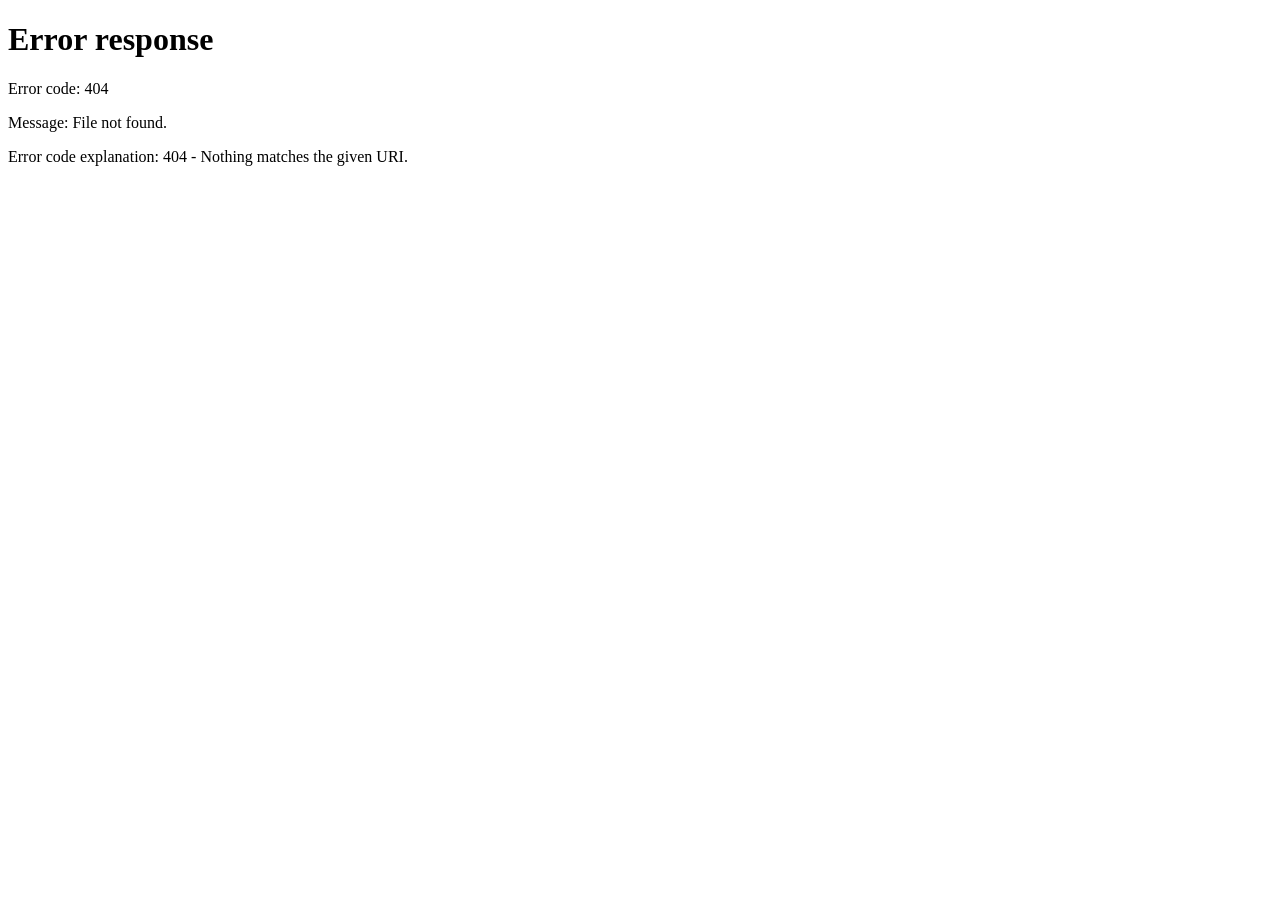
==== index.html @ 739277d0 "Made a redirect to main website" ====
<!DOCTYPE html>
<html lang="en">
<head>
    <meta charset="UTF-8">
    <meta name="viewport" content="width=device-width, initial-scale=1.0">
    <title>Document</title>
    <meta http-equiv="refresh" content="0;url=food-festival-2016/index.html">

</head>
<body>
    
</body>
</html>
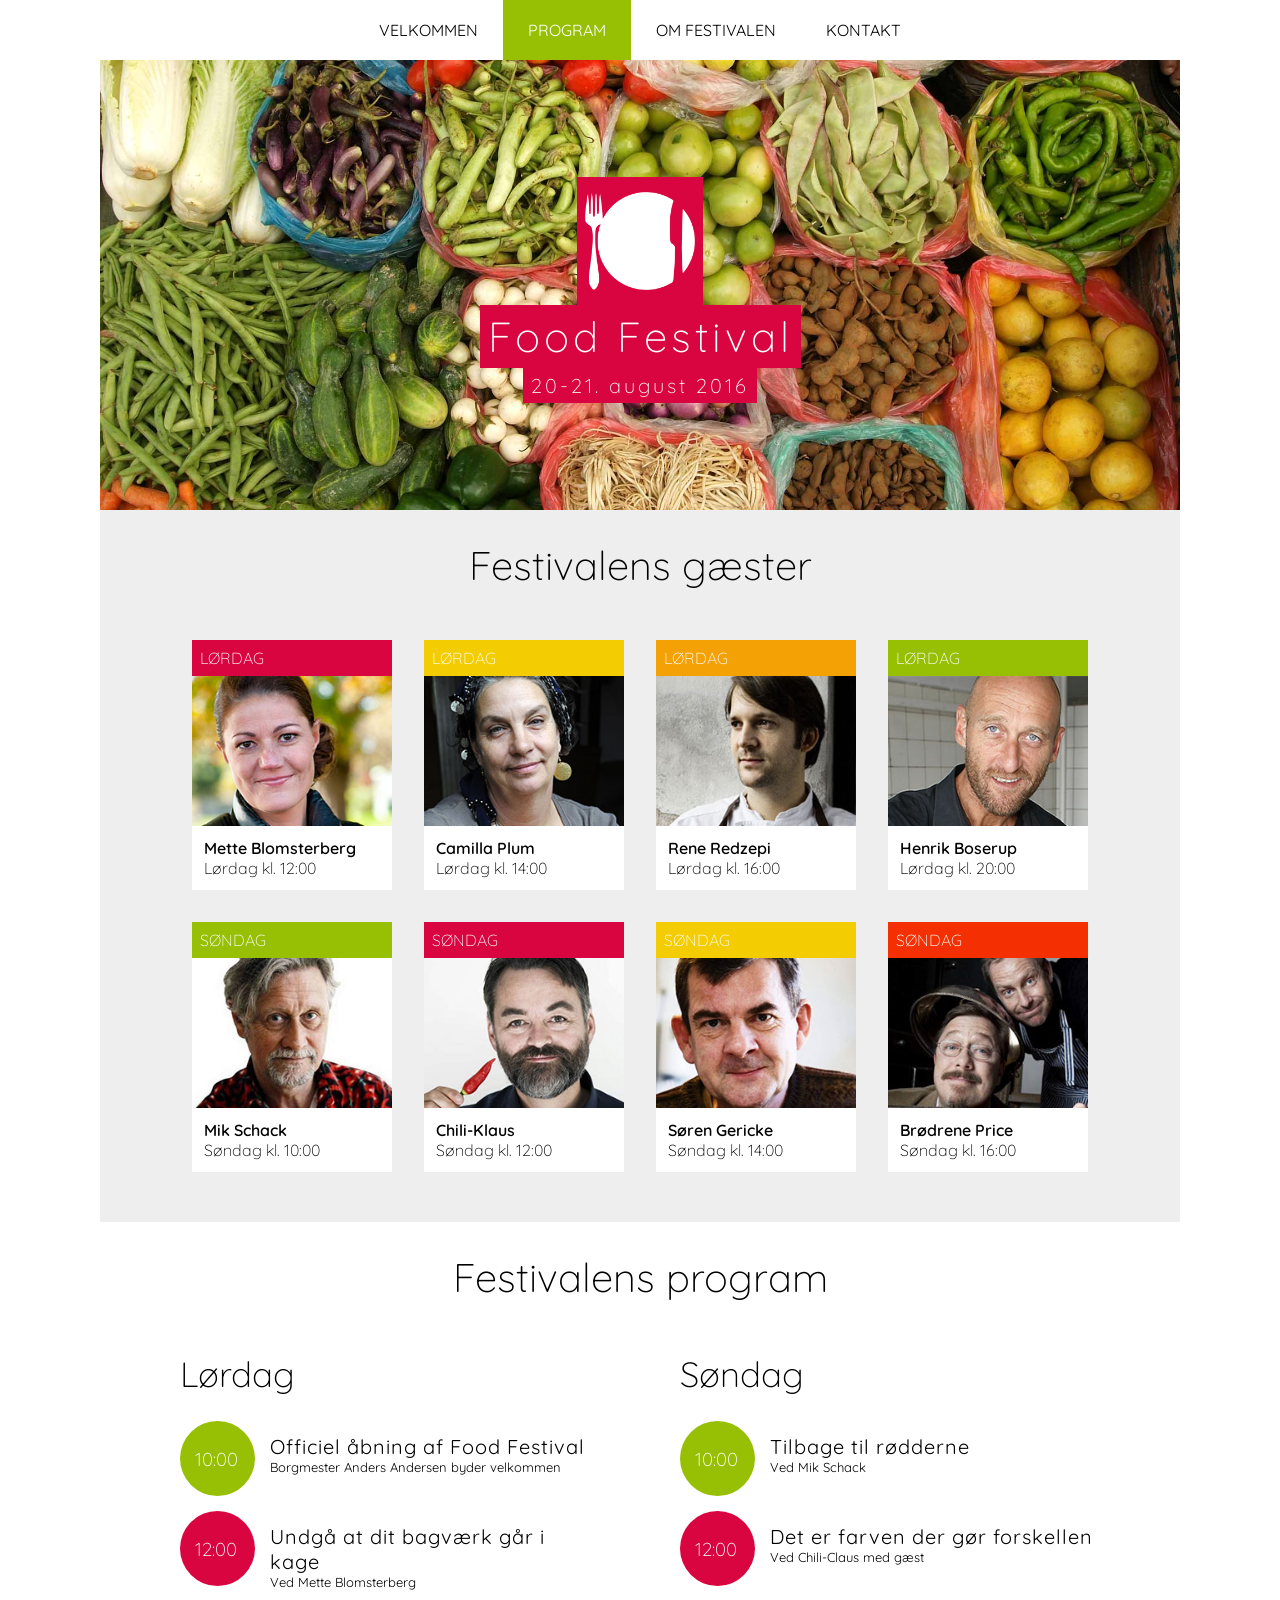
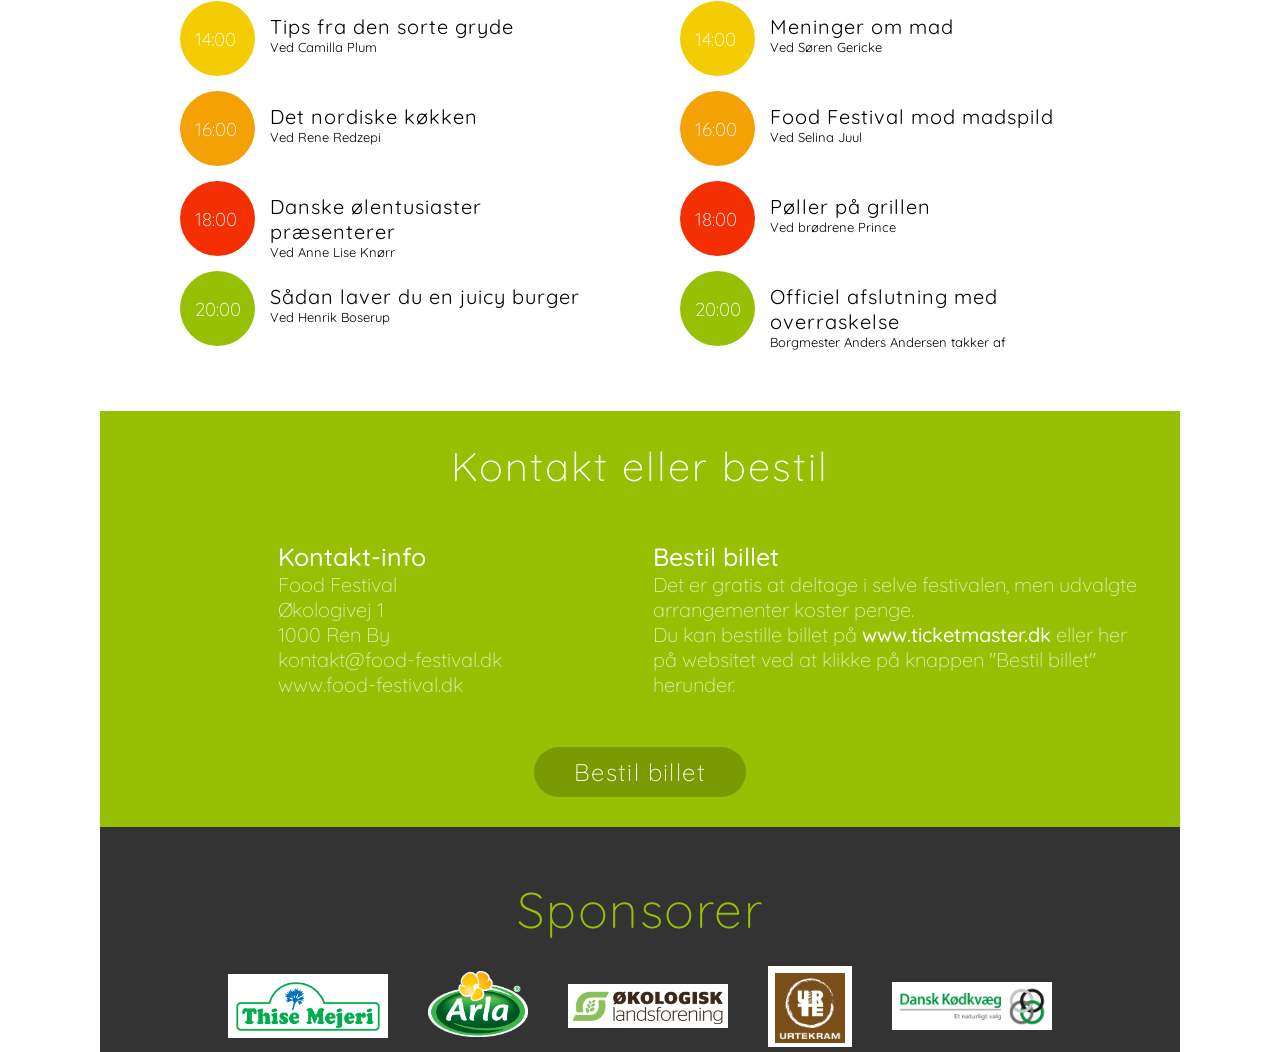
==== commit 31965877: "Fixed redirect" ====
--- a/index.html
+++ b/index.html
@@ -4,7 +4,7 @@
     <meta charset="UTF-8">
     <meta name="viewport" content="width=device-width, initial-scale=1.0">
     <title>Document</title>
-    <meta http-equiv="refresh" content="0;url=food-festival-2016/index.html">
+    <meta http-equiv="refresh" content="0;url=food-festival-2016/">
 
 </head>
 <body>
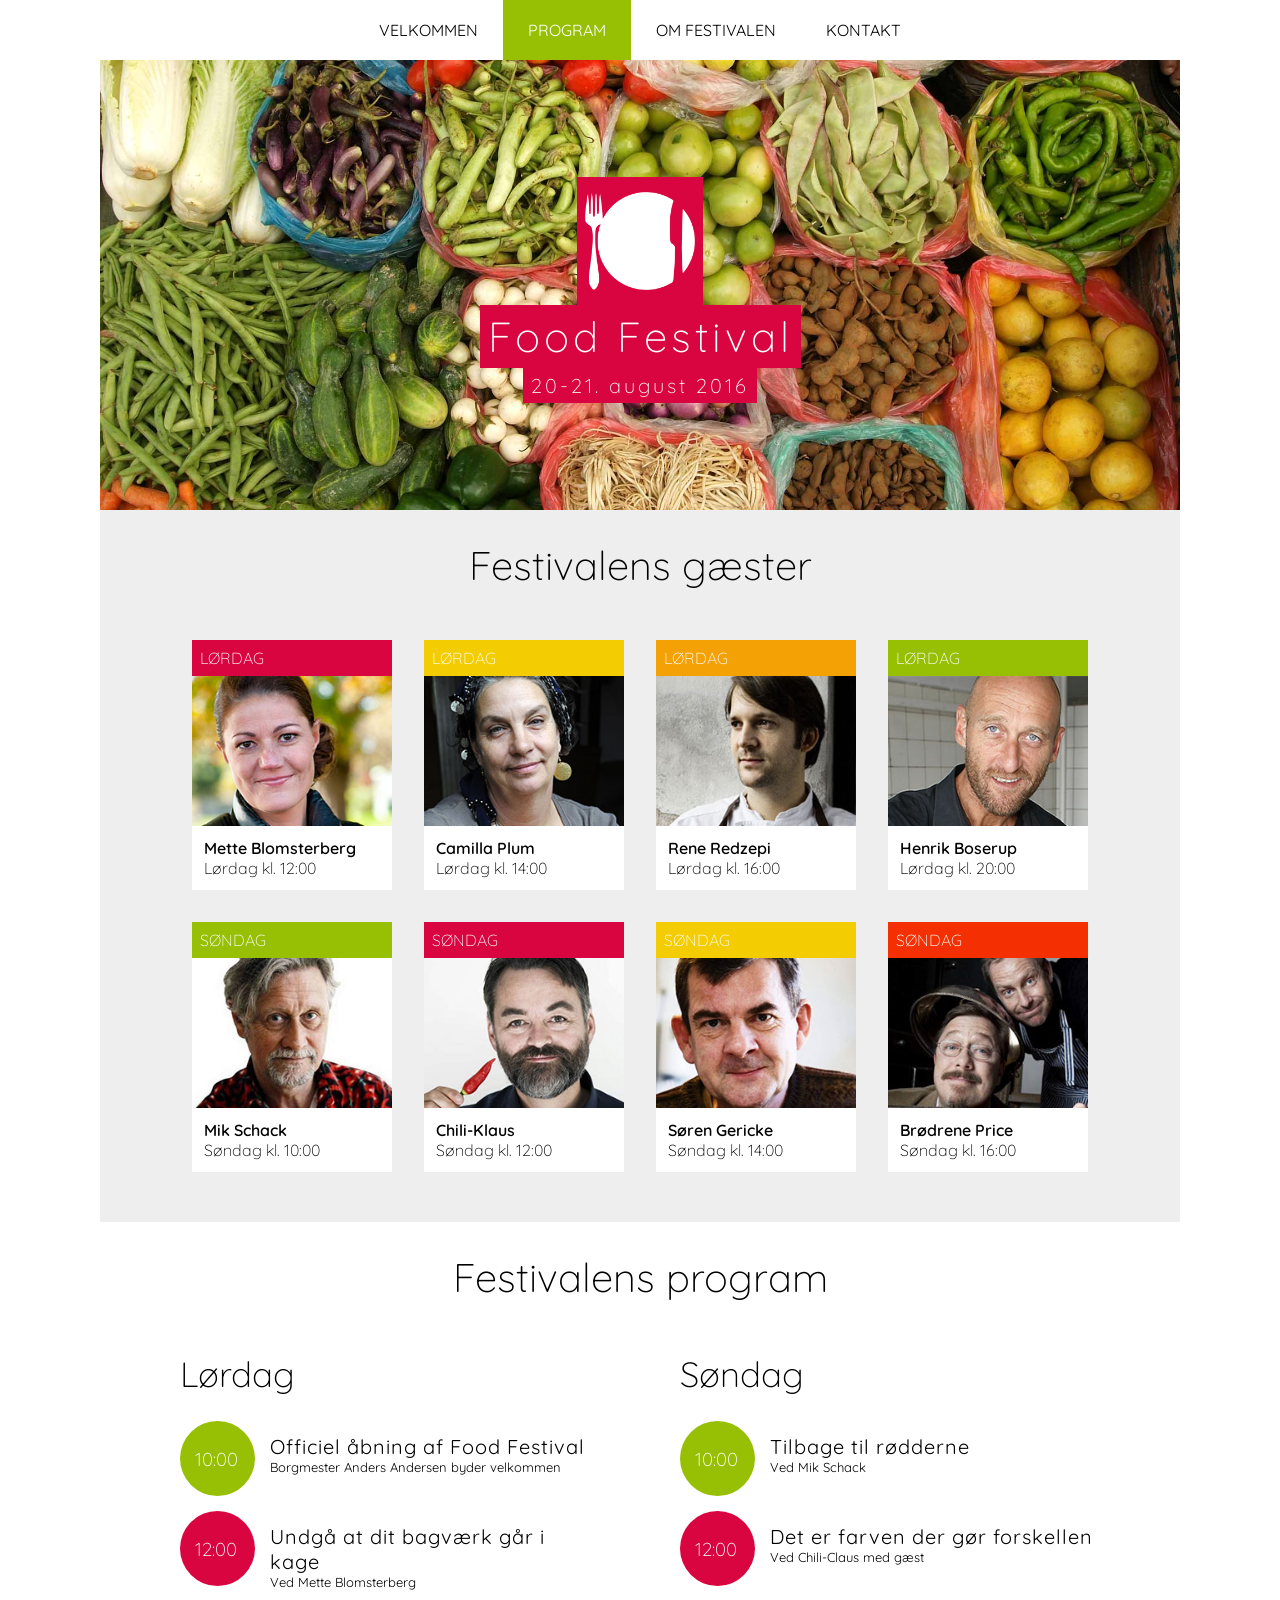
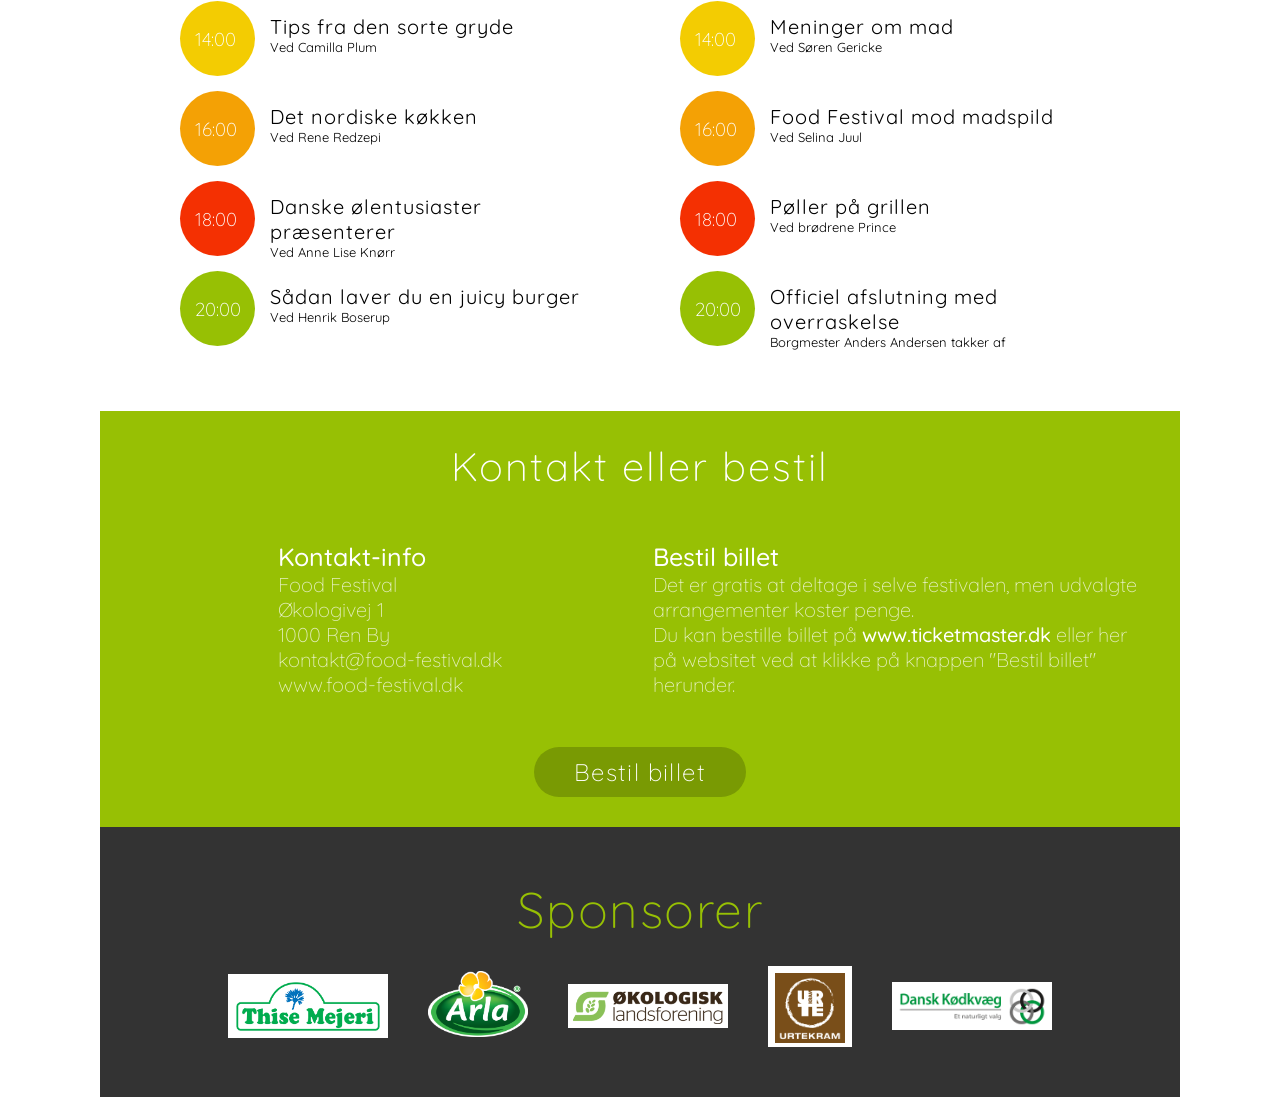
==== commit 0f0ea7ef: "Properly fixed now" ====
--- a/index.html
+++ b/index.html
@@ -4,8 +4,7 @@
     <meta charset="UTF-8">
     <meta name="viewport" content="width=device-width, initial-scale=1.0">
     <title>Document</title>
-    <meta http-equiv="refresh" content="0;url=food-festival-2016/">
-
+    <meta http-equiv="refresh" content="0;url=food-festival-2016/index.html">
 </head>
 <body>
     
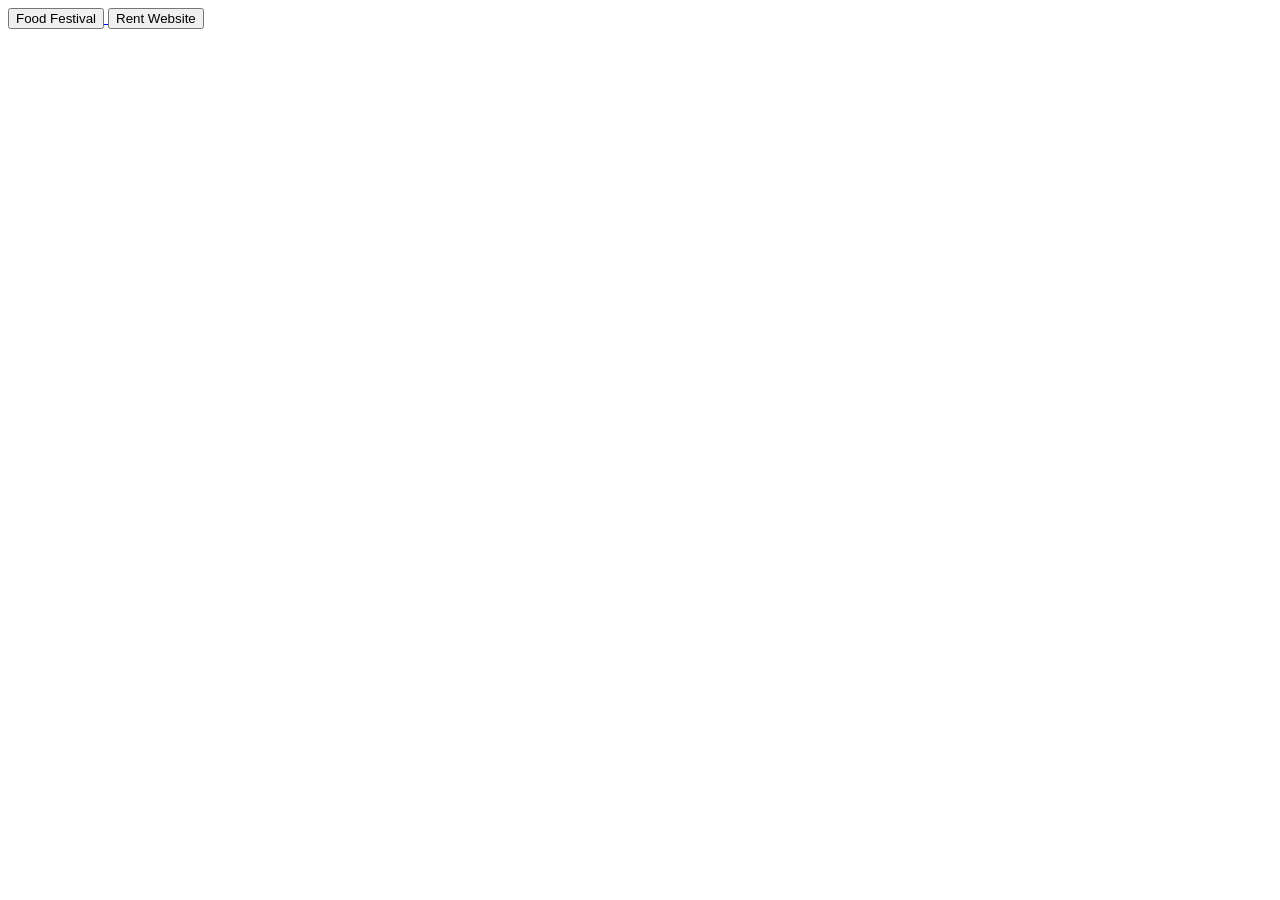
==== commit 59bad744: "Worked on new task Tent and made very simple introduction website to pick which to go to" ====
--- a/index.html
+++ b/index.html
@@ -4,9 +4,13 @@
     <meta charset="UTF-8">
     <meta name="viewport" content="width=device-width, initial-scale=1.0">
     <title>Document</title>
-    <meta http-equiv="refresh" content="0;url=food-festival-2016/index.html">
 </head>
 <body>
-    
+    <a href="food-festival-2016/index.html">
+        <button>Food Festival</button>
+    </a>
+    <a href="Website Rents Project/index.html">
+        <button>Rent Website</button>
+    </a>
 </body>
 </html>
